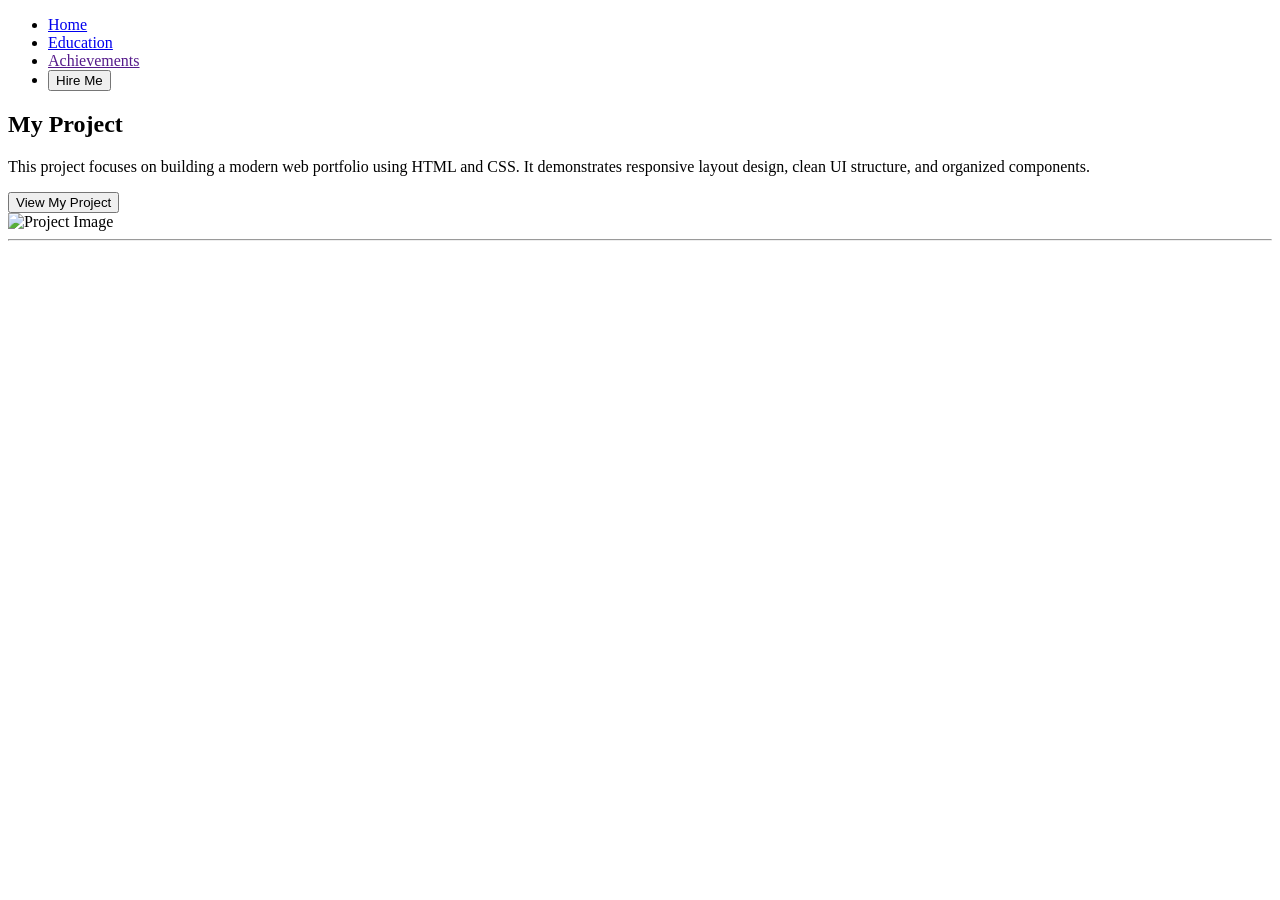
==== achievements.html @ 8406e1ca "Project section Added" ====
<!DOCTYPE html>
<html lang="en">
<head>
    <meta charset="UTF-8">
    <meta name="viewport" content="width=device-width, initial-scale=1.0">
    <title>Projects</title>
    <link rel="preconnect" href="https://fonts.googleapis.com">
    <link rel="preconnect" href="https://fonts.gstatic.com" crossorigin>
    <link href="https://fonts.googleapis.com/css2?family=Open+Sans:ital,wght@0,300..800;1,300..800&display=swap" rel="stylesheet">
    <!-- <link rel="stylesheet" href="styles/.css".css"> -->
</head>
<body class="font-open-sans">
     <header>
        <nav>
                <ul class="menu">
                    <li><a href="index.html">Home</a></li>
                    <!-- <li><a href="education-card.html">Education</a></li> -->
                    <li><a href="education-card.html">Education</a></li>
                    <li><a href="">Achievements</a></li>
                    <li><a href=""><button class="btn">Hire Me</button></a></li>
                </ul>
            
        </nav>
        
    </header>
    <section class="project-section">

    <div class="project-container">

        <div class="project-text">
            <h2>My Project</h2>
            <p>
                This project focuses on building a modern web portfolio using 
                HTML and CSS. It demonstrates responsive layout design, 
                clean UI structure, and organized components.
            </p>
            <a href=""><button class="btn">View My Project</button></a>
        </div>

        <div class="project-image">
            <img src="images/project.png" alt="Project Image">
        </div>
        
    </div>

</section>
<hr>
</body>
</html>
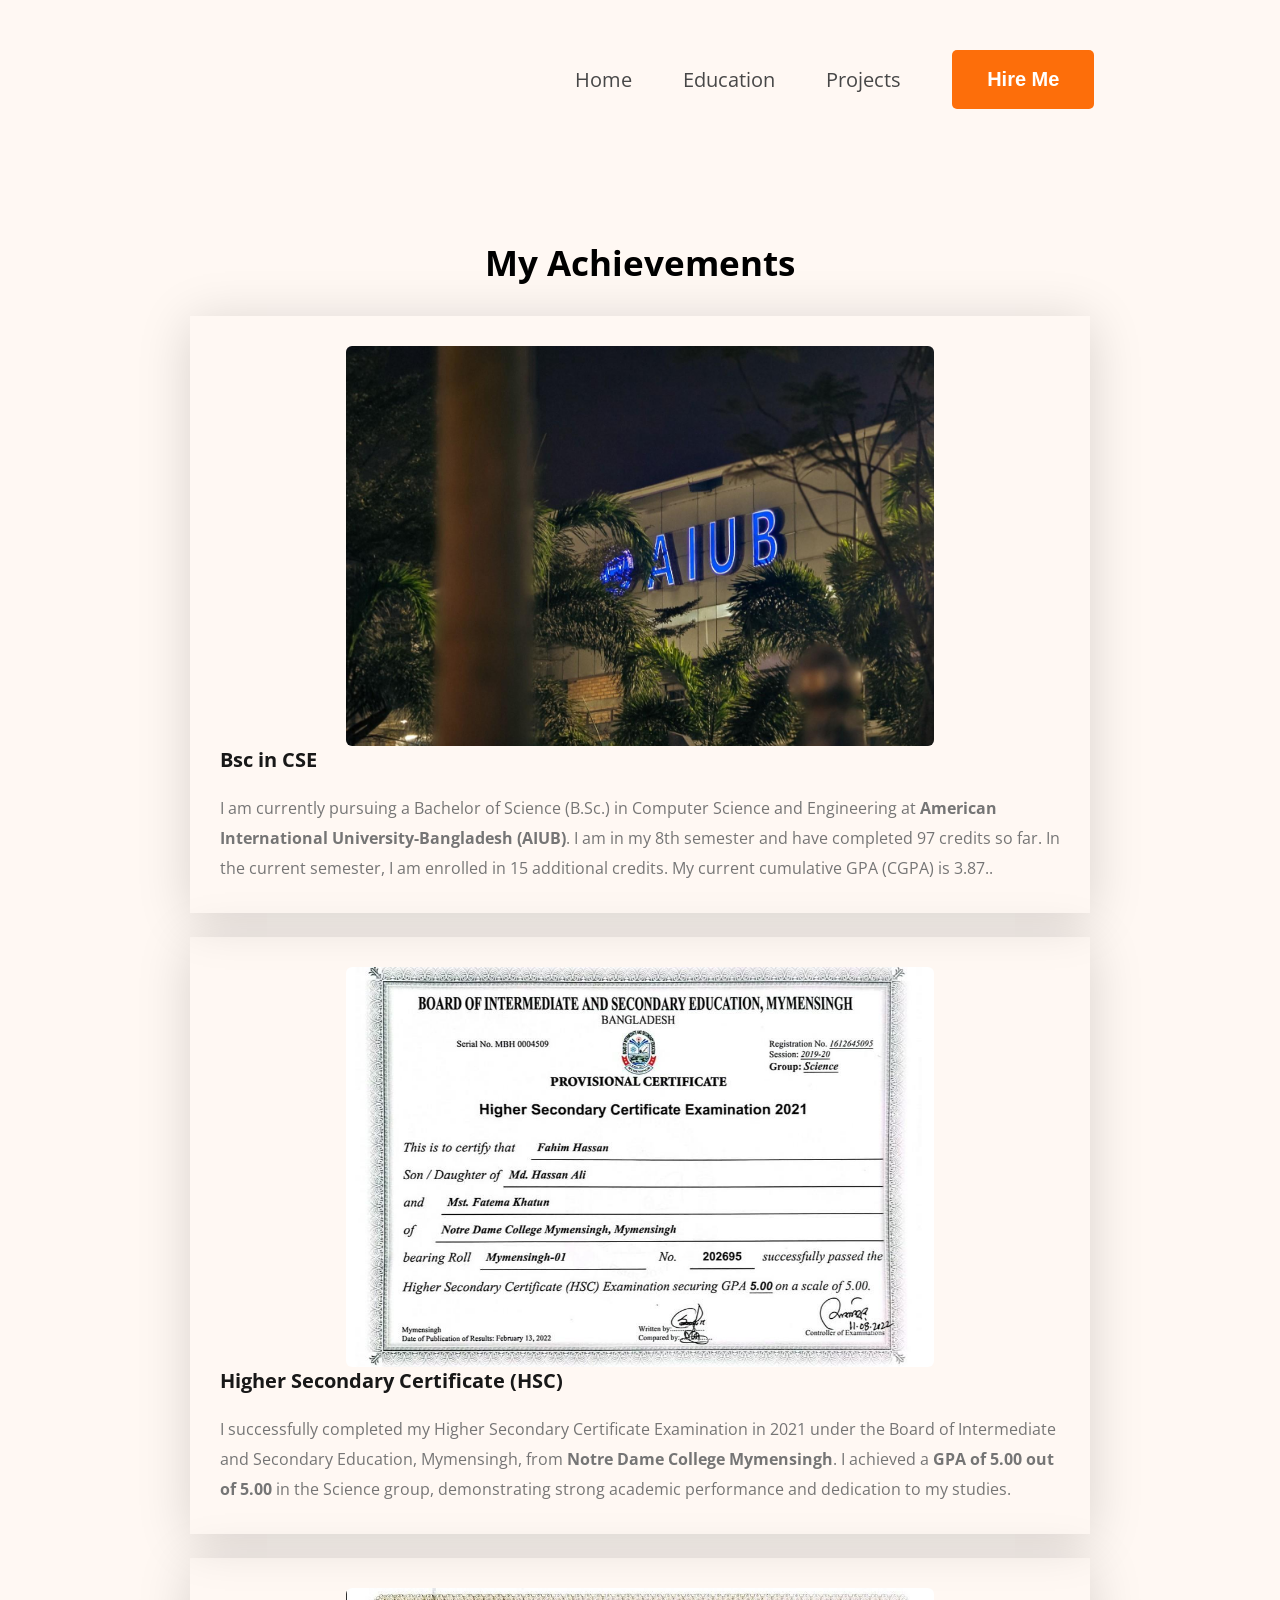
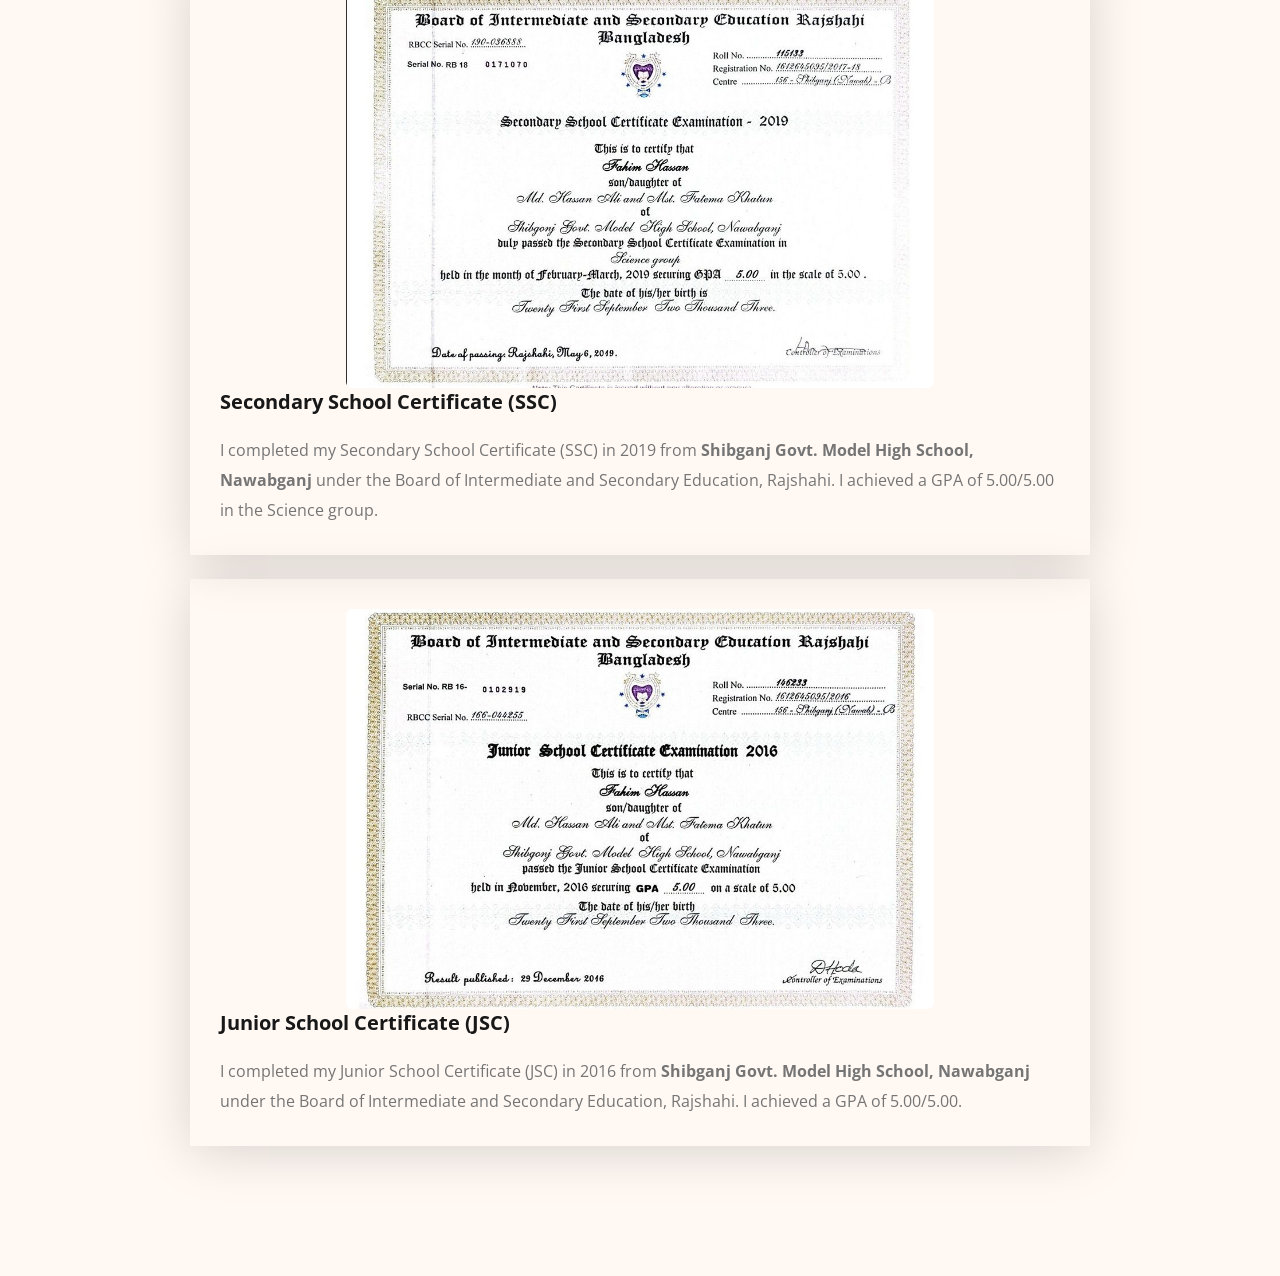
==== commit c9db3ad9: "Projects section completed" ====
--- a/achievements.html
+++ b/achievements.html
@@ -3,47 +3,56 @@
 <head>
     <meta charset="UTF-8">
     <meta name="viewport" content="width=device-width, initial-scale=1.0">
-    <title>Projects</title>
+    <title>Achievements</title>
     <link rel="preconnect" href="https://fonts.googleapis.com">
     <link rel="preconnect" href="https://fonts.gstatic.com" crossorigin>
     <link href="https://fonts.googleapis.com/css2?family=Open+Sans:ital,wght@0,300..800;1,300..800&display=swap" rel="stylesheet">
-    <!-- <link rel="stylesheet" href="styles/.css".css"> -->
+    <link rel="stylesheet" href="styles/education-card.css">
 </head>
 <body class="font-open-sans">
-     <header>
+    <header>
         <nav>
                 <ul class="menu">
                     <li><a href="index.html">Home</a></li>
-                    <!-- <li><a href="education-card.html">Education</a></li> -->
                     <li><a href="education-card.html">Education</a></li>
-                    <li><a href="">Achievements</a></li>
+                    <li><a href="projects.html">Projects</a></li>
+                    <!-- <li><a href="">Achievements</a></li> -->
                     <li><a href=""><button class="btn">Hire Me</button></a></li>
                 </ul>
             
         </nav>
         
     </header>
-    <section class="project-section">
-
-    <div class="project-container">
-
-        <div class="project-text">
-            <h2>My Project</h2>
-            <p>
-                This project focuses on building a modern web portfolio using 
-                HTML and CSS. It demonstrates responsive layout design, 
-                clean UI structure, and organized components.
-            </p>
-            <a href=""><button class="btn">View My Project</button></a>
+    <section  id="skills">
+        <div class="skills-container" >
+            <div class="section-heading"> 
+                <h2>My Achievements</h2>
+                <!-- <p>Lorem ipsum dolor sit amet?</p> -->
+            </div>
+            <div class="skills-box">
+                <div class="skill-card">
+                    <img src="images/aiub.jpg" alt="">
+                    <h3>Bsc in CSE</h3>
+                    <p>I am currently pursuing a Bachelor of Science (B.Sc.) in Computer Science and Engineering at <strong> American International University-Bangladesh (AIUB)</strong>. I am in my 8th semester and have completed 97 credits so far. In the current semester, I am enrolled in 15 additional credits. My current cumulative GPA (CGPA) is 3.87..</p>
+                </div>
+                <div class="skill-card">
+                    <img src="images/HSC.jpeg" alt="">
+                    <h3>Higher Secondary Certificate (HSC)</h3>
+                    <p>I successfully completed my Higher Secondary Certificate Examination in 2021 under the Board of Intermediate and Secondary Education, Mymensingh, from <strong>Notre Dame College Mymensingh</strong>. I achieved a <strong>GPA of 5.00 out of 5.00</strong> in the Science group, demonstrating strong academic performance and dedication to my studies.</p>
+                </div>
+                <div class="skill-card">
+                    <img src="images/SSC.jpeg" alt="">
+                    <h3>Secondary School Certificate (SSC)</h3>
+                    <p>I completed my Secondary School Certificate (SSC) in 2019 from <strong>Shibganj Govt. Model High School, Nawabganj</strong> under the Board of Intermediate and Secondary Education, Rajshahi. I achieved a GPA of 5.00/5.00 in the Science group.</p>
+                </div>
+                <div class="skill-card">
+                    <img src="images/JSC.jpeg" alt="">
+                    <h3>Junior School Certificate (JSC)</h3>
+                    <p>I completed my Junior School Certificate (JSC) in 2016 from <strong>Shibganj Govt. Model High School, Nawabganj</strong> under the Board of Intermediate and Secondary Education, Rajshahi. I achieved a GPA of 5.00/5.00.</p>
+                </div>
+            </div>
         </div>
 
-        <div class="project-image">
-            <img src="images/project.png" alt="Project Image">
-        </div>
-        
-    </div>
-
-</section>
-<hr>
+    </section>
 </body>
 </html>
--- a/styles/education-card.css
+++ b/styles/education-card.css
@@ -0,0 +1,135 @@
+*{
+    margin: 0;
+    padding: 0;
+    box-sizing: border-box;
+}
+/* shared style */
+.font-open-sans{
+  font-family: "Open Sans", sans-serif;
+  font-optical-sizing: auto;
+}
+.logo h2{
+font-size: 45px;
+font-weight: 900px;
+}
+.color-orange{
+color: #FD6E0A;
+}
+.btn{
+  background-color: #FD6E0A;
+  border: none;
+  padding: 18px 35px;
+  border-radius: 5px;
+  font-size: 20px;
+  font-weight: bold;
+  color: white;
+  cursor: pointer;
+
+}
+.btn:hover{background-color:green;}
+
+.section-heading{
+  max-width: 827px;
+  text-align: center;
+  margin: 0 auto;
+}
+.section-heading h2{
+  font-size: 35px;
+  margin-bottom: 30px;
+
+}
+.section-heading p{
+  font-size: 18px;
+  color: #757575;
+  margin-bottom: 30px;
+  line-height: 30px;
+
+}
+
+.text-center{
+  text-align: center;
+}
+/* main style */
+header{
+  background-color: #FFF8F3;
+   /* background: url("../images/developer.png"),url("../images/header_bg.png"),#FFF8F3; 
+  /* background: url("../images/header_bg.png"),#FFF8F3; 
+  background-position: 0 30%,bottom right;
+  background-repeat: no-repeat; */
+  padding-top: 50px;
+  background-size: 6%, 60%;
+}
+nav{
+  width: 71%;
+  max-width: 1140px;
+  /* border: 1px solid red; */
+   margin: 0px auto; 
+  display: flex;
+  justify-content: space-between;
+  /* space between ,sorboccho durotte rakhte help kore */
+  align-items: center;
+
+
+}
+nav .menu{
+  display: flex;
+  list-style-type: none;
+  gap: 51px;
+  align-items: center;
+  margin-left: auto;
+}
+nav .menu a{
+  font-size: 20px;
+  color: #474747;
+  text-decoration: none;
+
+}
+#skills,#about,#resume{
+    background-color: #FFF8F3;
+  padding: 130px;
+}
+#skills .skills-container{
+  width: 90%;
+  max-width: 1140px;
+  margin: 0 auto;
+}
+#skills .skills-container .skills-box{
+  /* background-color: #FFF8F3; */
+  /* gap: 24px; */
+  display: flex;
+  flex-direction: column;
+  gap: 24px;
+  align-items: center;
+
+}
+/* skills box er skill card gulo ke manush kora lagbe(mane design kor lagbe) */
+.skills-box .skill-card{
+  padding: 30px;
+  /* border: 1px solid red; */
+  box-shadow: 0 6px 50px 0 #00000027;
+  /* box shadow te amra 4 dhoroner value use korte pari{(x axis theke kon dike sorbe),(y axis er sathe koto tuku hobe),(koto tuku blur hobe),(spred hobe koto tuku),then color diba} */
+  max-width: 900px;
+}
+.skills-box :hover{background-color: #FFF8F3;}
+/* skill card er image gulo ke size kora proyozon */
+.skill-card img{
+  /* max-width: 44px;
+  margin-bottom: 30px; */
+  width: 70%;
+  height: 400px;
+  object-fit: cover;
+  border-radius: 6px;
+  display: block;
+  margin: 0 auto;
+}
+.skill-card h3{
+  font-size: 20px;
+  color: #181818;
+  margin-bottom: 20px;
+}
+.skill-card p{
+  font-size: 16px;
+  color: #757575;
+  /* margin-bottom: 30px; */
+  line-height: 30px;
+}
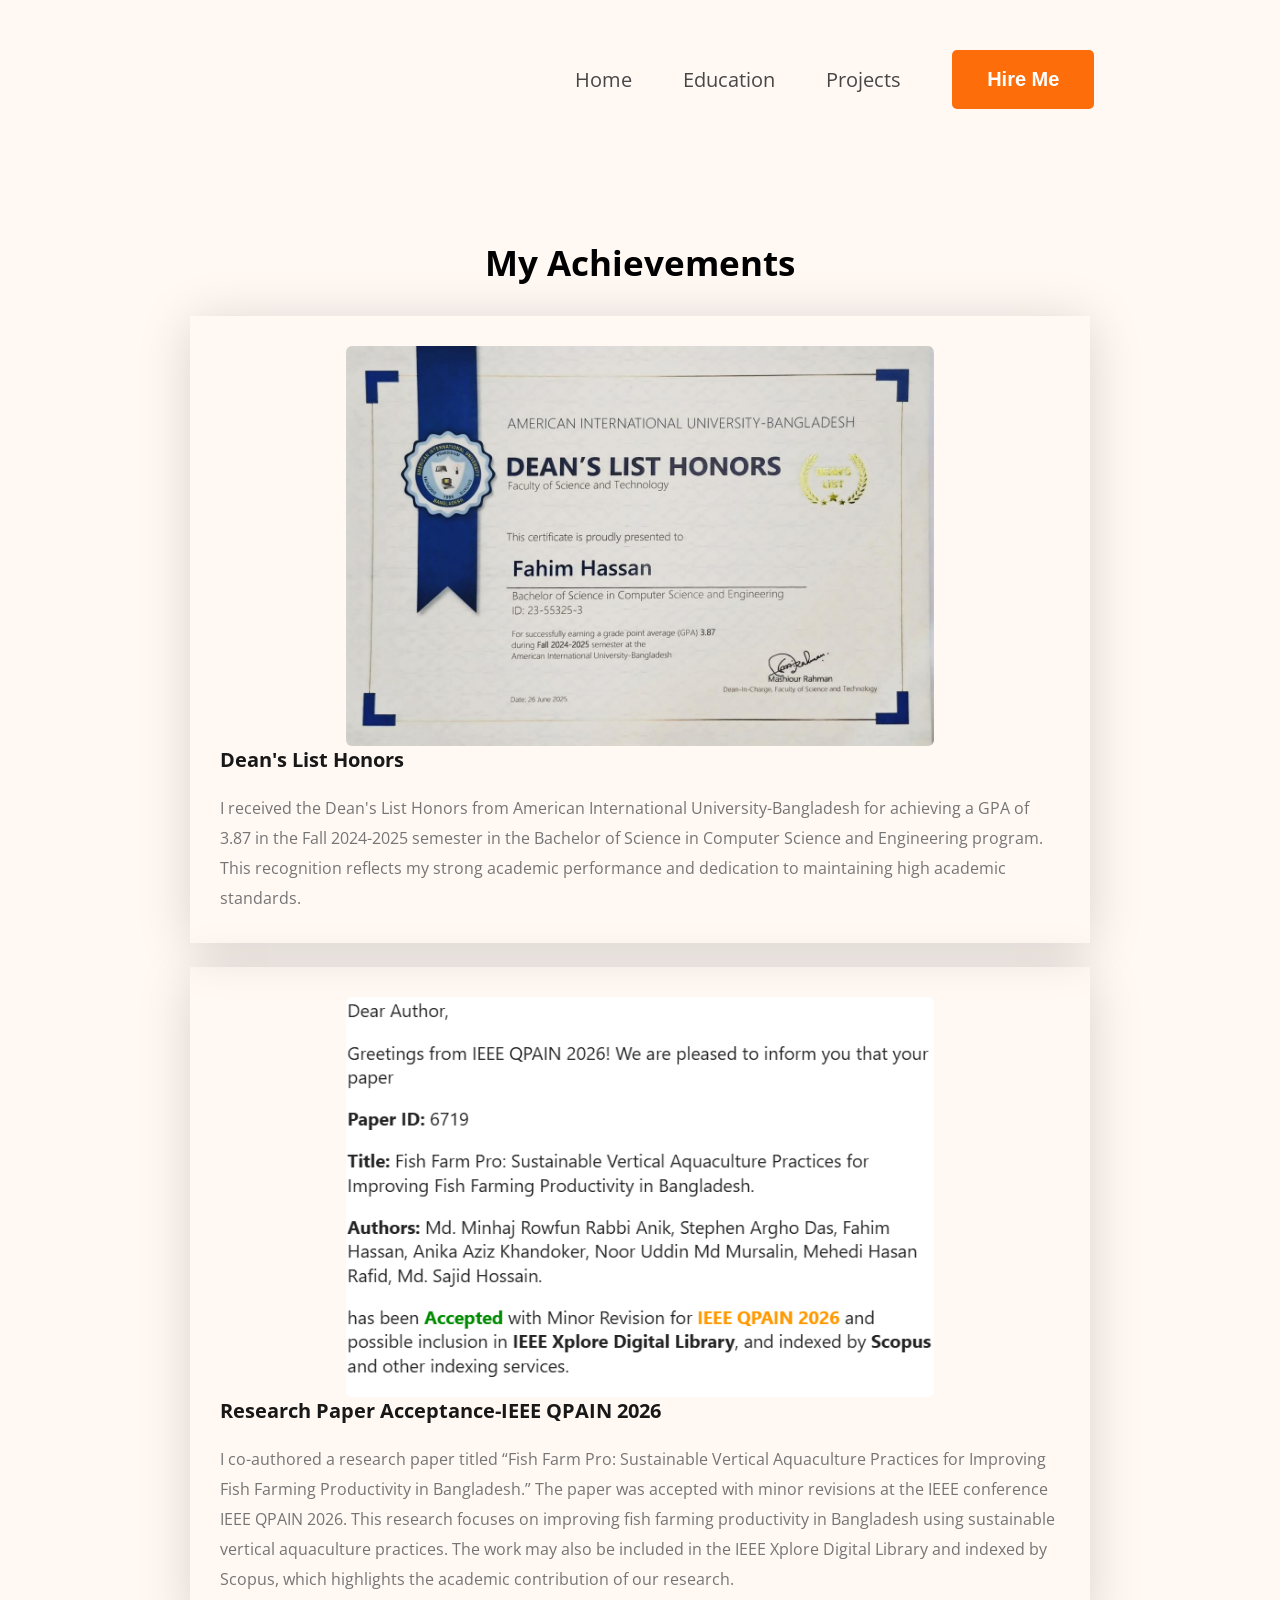
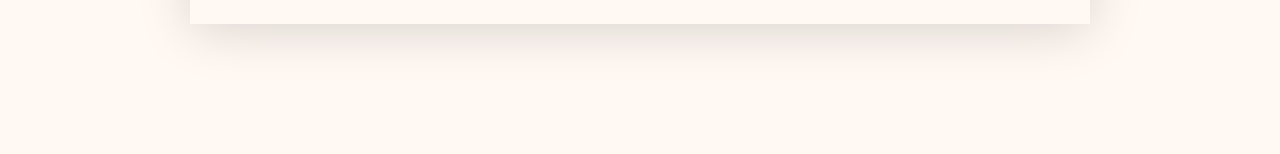
==== commit 300c5b1f: "Icons fixed" ====
--- a/achievements.html
+++ b/achievements.html
@@ -31,16 +31,16 @@
             </div>
             <div class="skills-box">
                 <div class="skill-card">
-                    <img src="images/aiub.jpg" alt="">
-                    <h3>Bsc in CSE</h3>
-                    <p>I am currently pursuing a Bachelor of Science (B.Sc.) in Computer Science and Engineering at <strong> American International University-Bangladesh (AIUB)</strong>. I am in my 8th semester and have completed 97 credits so far. In the current semester, I am enrolled in 15 additional credits. My current cumulative GPA (CGPA) is 3.87..</p>
+                    <img src="images/Deans.jpg" alt="">
+                    <h3>Dean's List Honors</h3>
+                    <p>I received the Dean's List Honors from American International University-Bangladesh for achieving a GPA of 3.87 in the Fall 2024-2025 semester in the Bachelor of Science in Computer Science and Engineering program. This recognition reflects my strong academic performance and dedication to maintaining high academic standards.</p>
                 </div>
                 <div class="skill-card">
-                    <img src="images/HSC.jpeg" alt="">
-                    <h3>Higher Secondary Certificate (HSC)</h3>
-                    <p>I successfully completed my Higher Secondary Certificate Examination in 2021 under the Board of Intermediate and Secondary Education, Mymensingh, from <strong>Notre Dame College Mymensingh</strong>. I achieved a <strong>GPA of 5.00 out of 5.00</strong> in the Science group, demonstrating strong academic performance and dedication to my studies.</p>
+                    <img src="images/IEEE_papaer.png" alt="">
+                    <h3>Research Paper Acceptance-IEEE QPAIN 2026</h3>
+                    <p>I co-authored a research paper titled “Fish Farm Pro: Sustainable Vertical Aquaculture Practices for Improving Fish Farming Productivity in Bangladesh.” The paper was accepted with minor revisions at the IEEE conference IEEE QPAIN 2026. This research focuses on improving fish farming productivity in Bangladesh using sustainable vertical aquaculture practices. The work may also be included in the IEEE Xplore Digital Library and indexed by Scopus, which highlights the academic contribution of our research.</p>
                 </div>
-                <div class="skill-card">
+                <!-- <div class="skill-card">
                     <img src="images/SSC.jpeg" alt="">
                     <h3>Secondary School Certificate (SSC)</h3>
                     <p>I completed my Secondary School Certificate (SSC) in 2019 from <strong>Shibganj Govt. Model High School, Nawabganj</strong> under the Board of Intermediate and Secondary Education, Rajshahi. I achieved a GPA of 5.00/5.00 in the Science group.</p>
@@ -49,7 +49,7 @@
                     <img src="images/JSC.jpeg" alt="">
                     <h3>Junior School Certificate (JSC)</h3>
                     <p>I completed my Junior School Certificate (JSC) in 2016 from <strong>Shibganj Govt. Model High School, Nawabganj</strong> under the Board of Intermediate and Secondary Education, Rajshahi. I achieved a GPA of 5.00/5.00.</p>
-                </div>
+                </div> -->
             </div>
         </div>
 
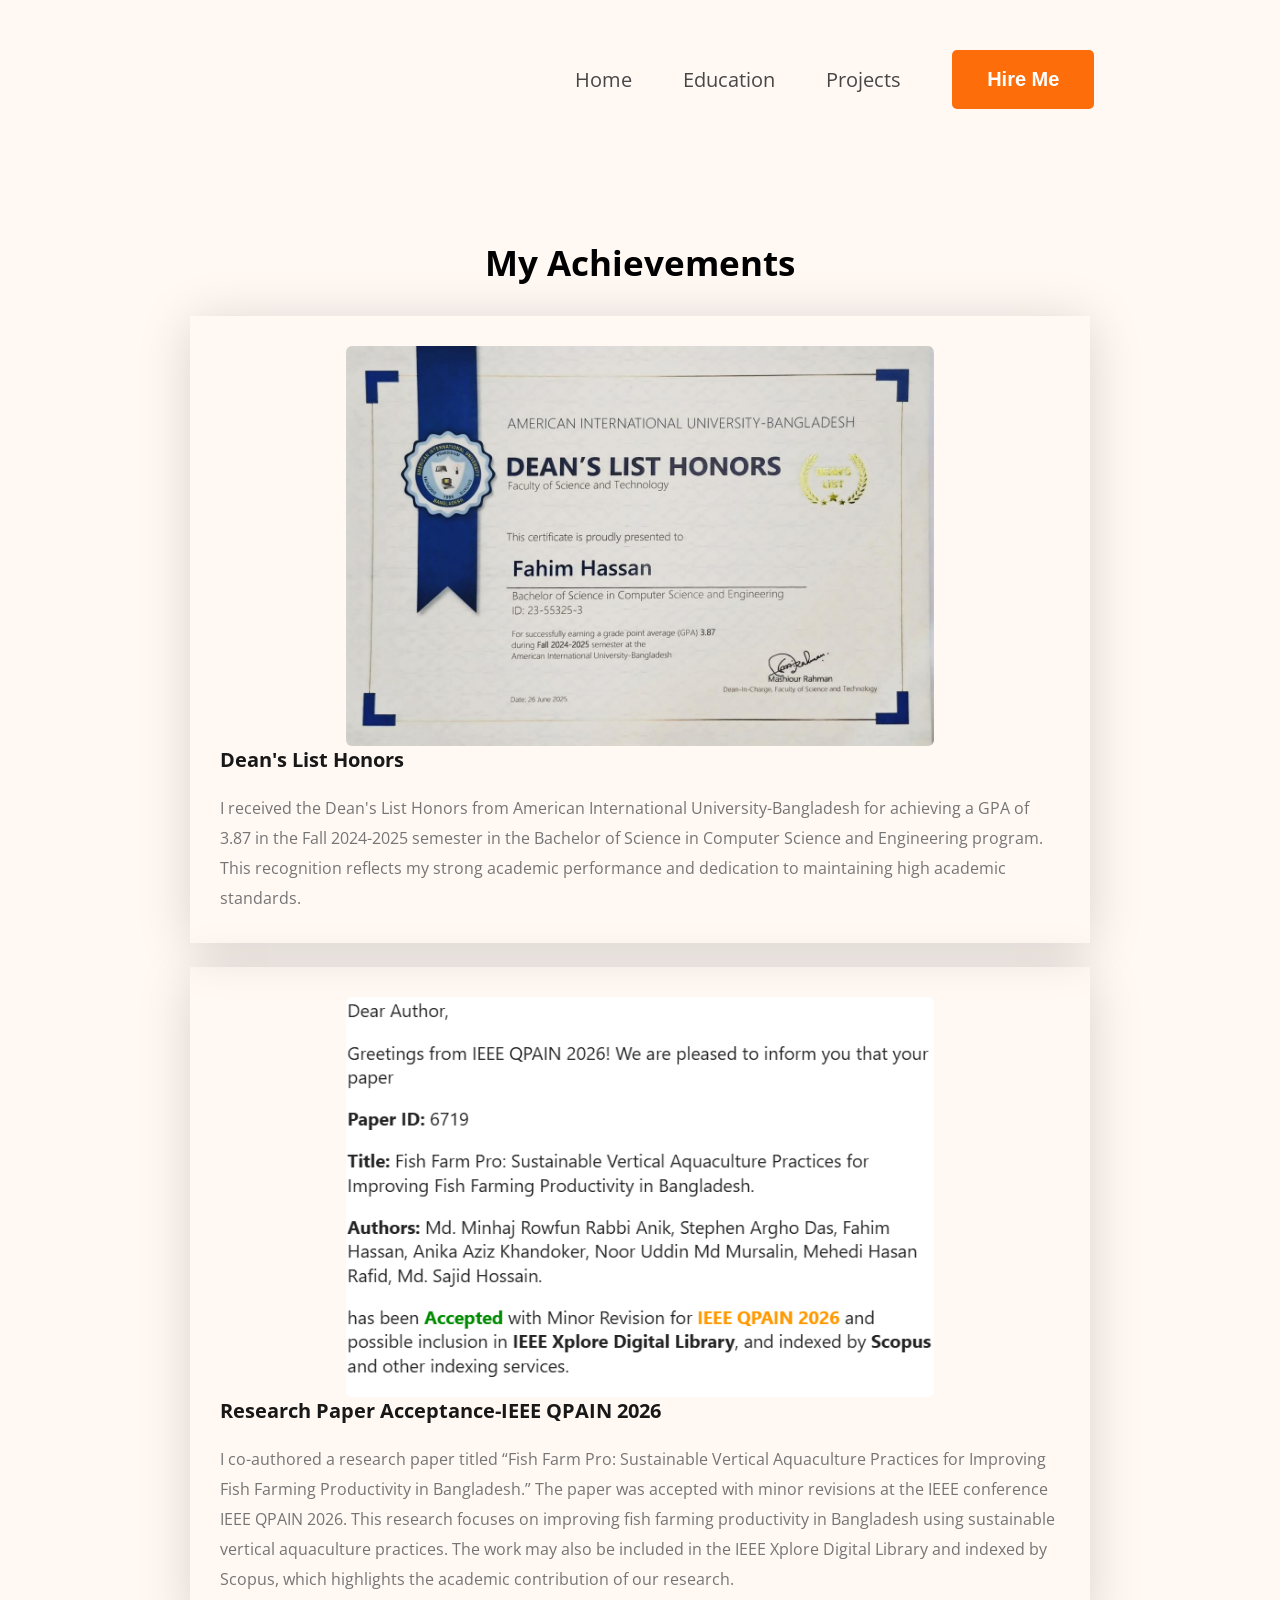
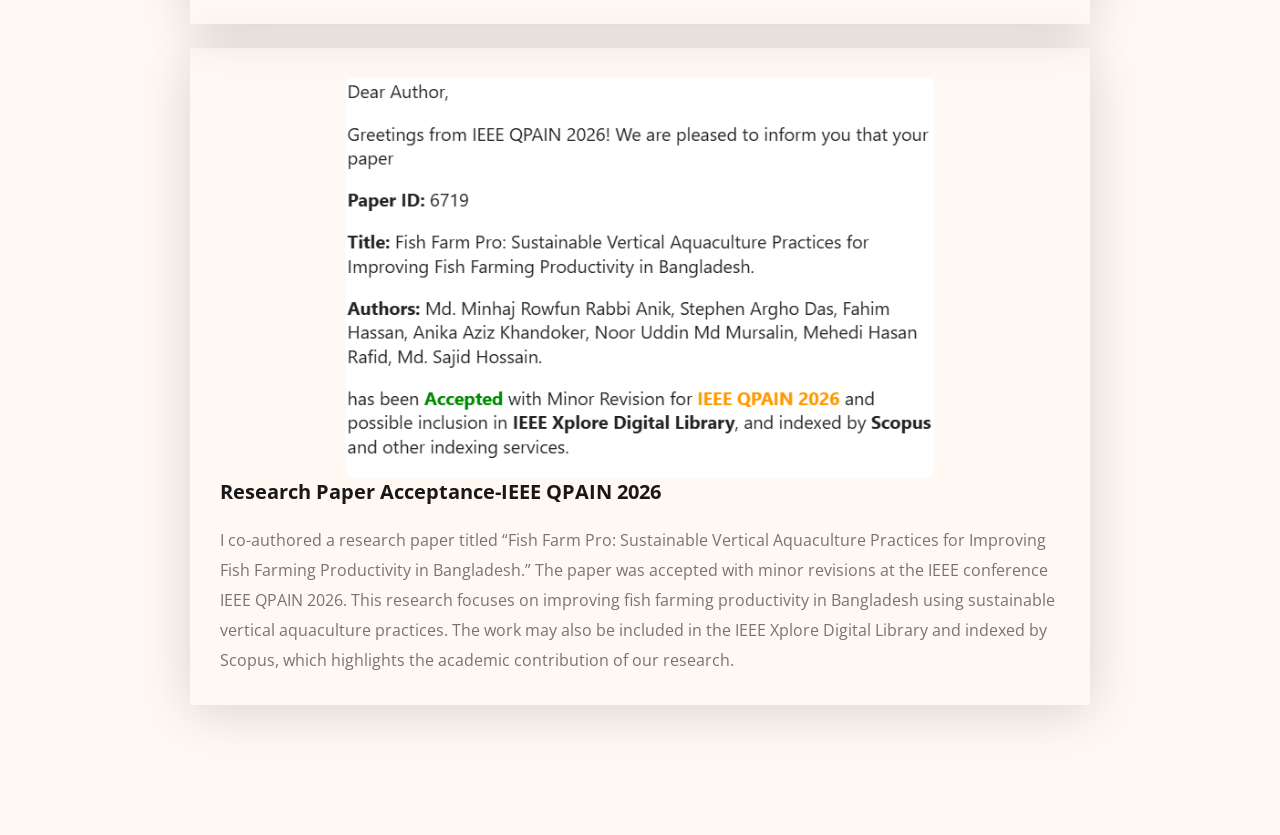
==== commit 1e85e246: "added new achivements,projects and video cv button" ====
--- a/achievements.html
+++ b/achievements.html
@@ -17,7 +17,7 @@
                     <li><a href="education-card.html">Education</a></li>
                     <li><a href="projects.html">Projects</a></li>
                     <!-- <li><a href="">Achievements</a></li> -->
-                    <li><a href=""><button class="btn">Hire Me</button></a></li>
+                    <li><a href="https://www.linkedin.com/in/fahim-hassan-341258252/"><button class="btn">Hire Me</button></a></li>
                 </ul>
             
         </nav>
@@ -40,6 +40,11 @@
                     <h3>Research Paper Acceptance-IEEE QPAIN 2026</h3>
                     <p>I co-authored a research paper titled “Fish Farm Pro: Sustainable Vertical Aquaculture Practices for Improving Fish Farming Productivity in Bangladesh.” The paper was accepted with minor revisions at the IEEE conference IEEE QPAIN 2026. This research focuses on improving fish farming productivity in Bangladesh using sustainable vertical aquaculture practices. The work may also be included in the IEEE Xplore Digital Library and indexed by Scopus, which highlights the academic contribution of our research.</p>
                 </div>
+                <div class="skill-card">
+                    <img src="images/IEEE_papaer.png" alt="">
+                    <h3>Research Paper Acceptance-IEEE QPAIN 2026</h3>
+                    <p>I co-authored a research paper titled “Fish Farm Pro: Sustainable Vertical Aquaculture Practices for Improving Fish Farming Productivity in Bangladesh.” The paper was accepted with minor revisions at the IEEE conference IEEE QPAIN 2026. This research focuses on improving fish farming productivity in Bangladesh using sustainable vertical aquaculture practices. The work may also be included in the IEEE Xplore Digital Library and indexed by Scopus, which highlights the academic contribution of our research.</p>
+                </div>
                 <!-- <div class="skill-card">
                     <img src="images/SSC.jpeg" alt="">
                     <h3>Secondary School Certificate (SSC)</h3>
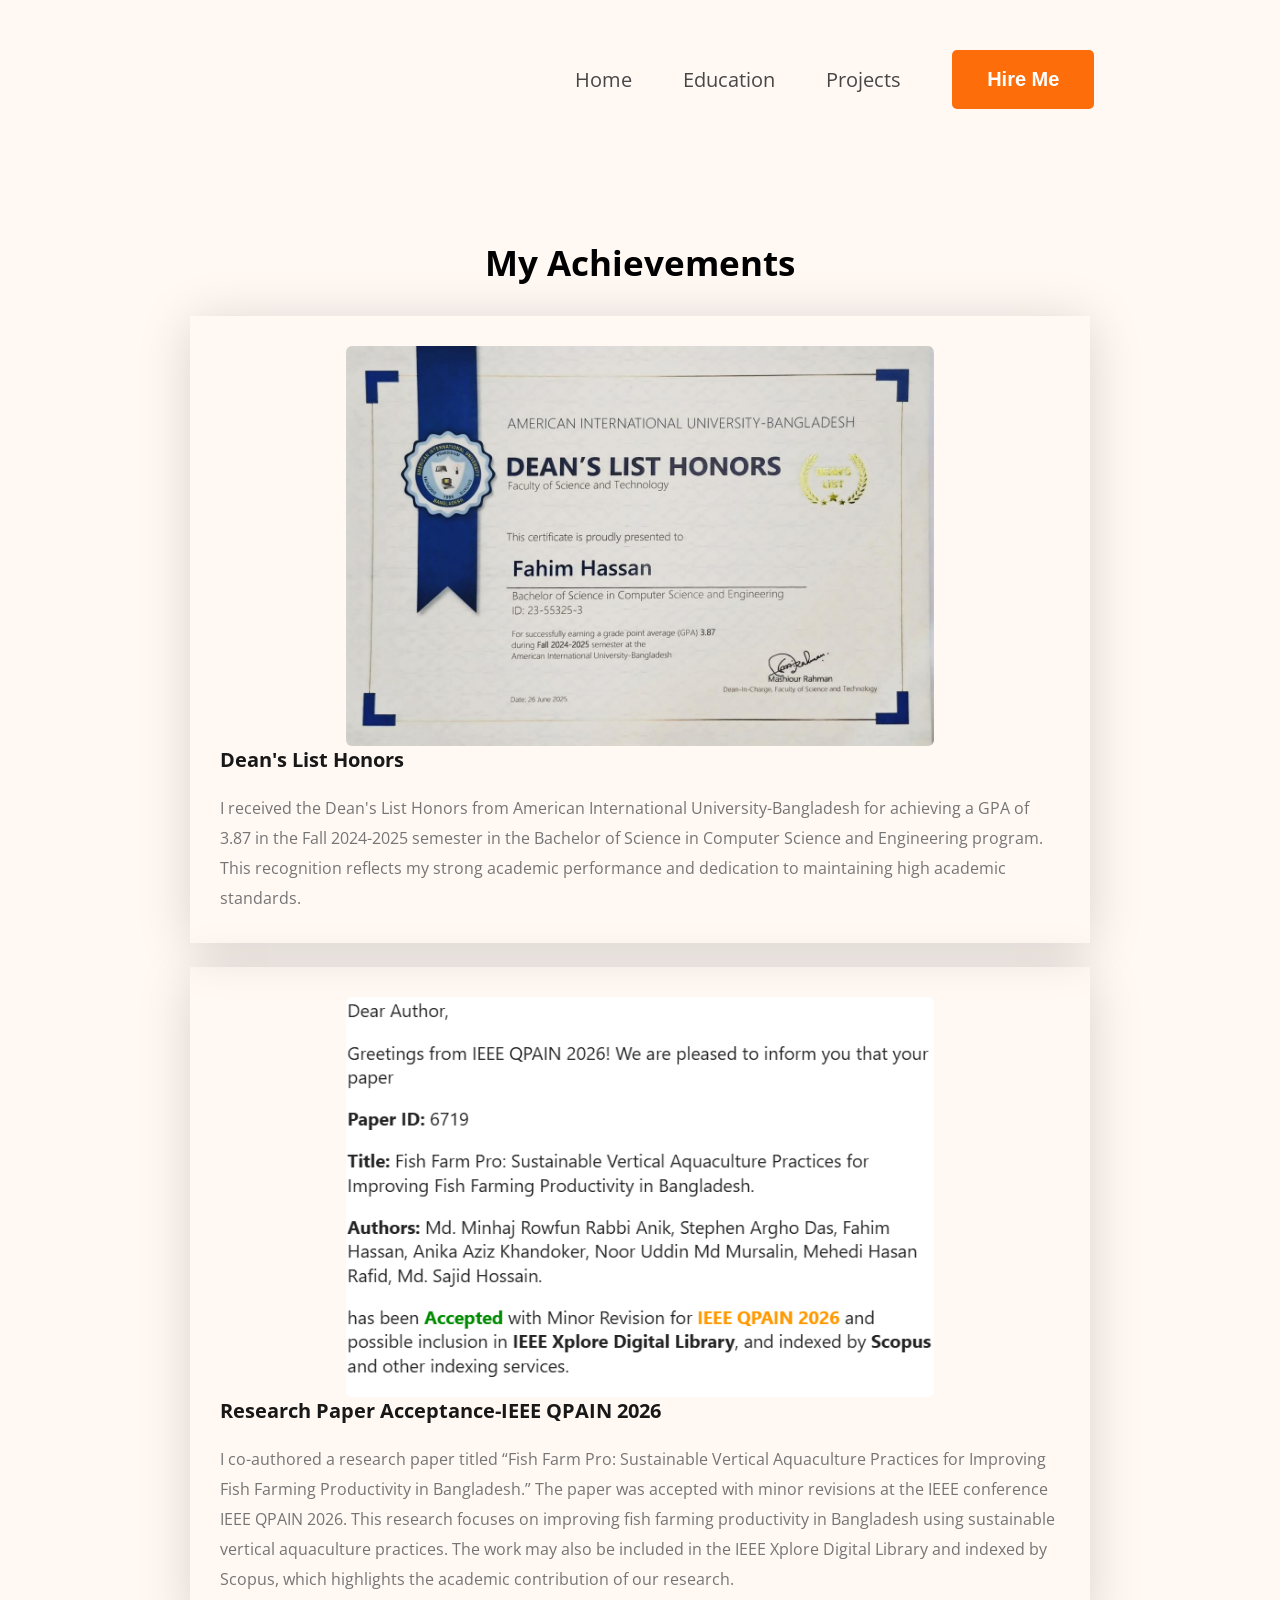
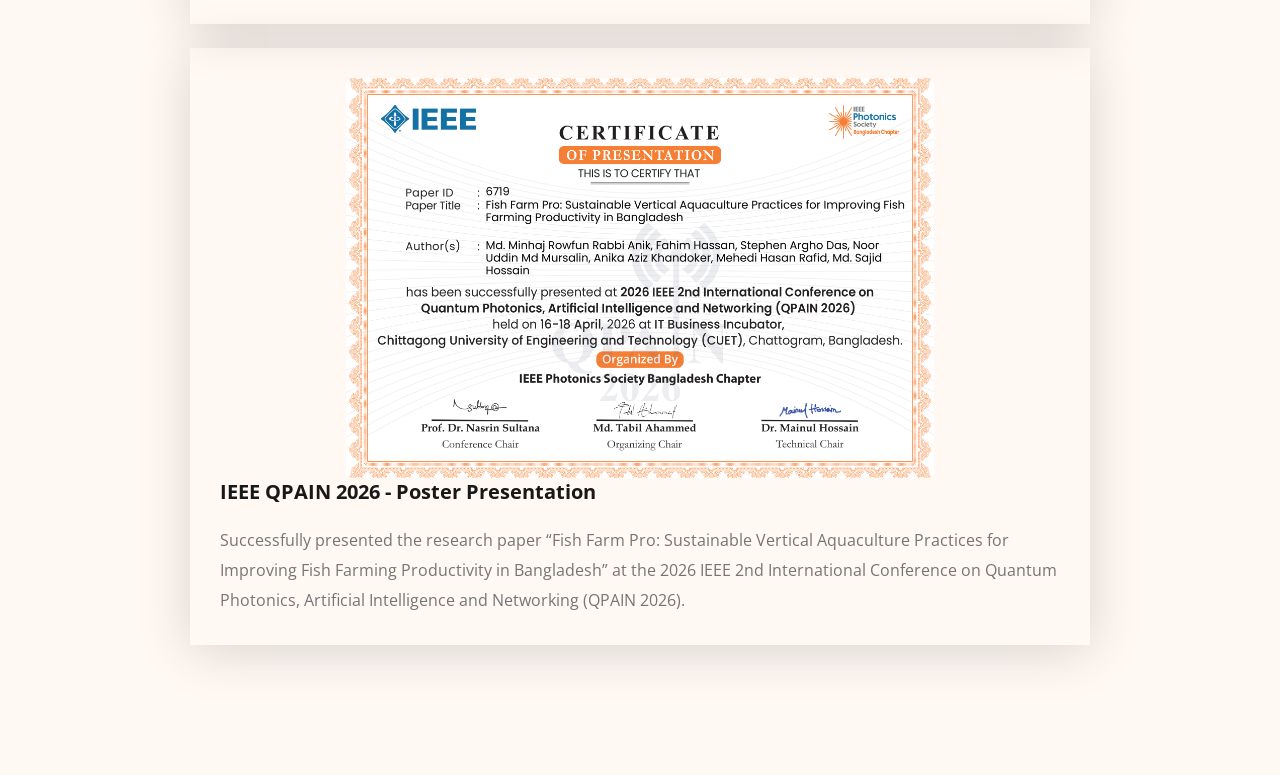
==== commit f3df4eb3: "achievments part mistakes fixed" ====
--- a/achievements.html
+++ b/achievements.html
@@ -40,10 +40,10 @@
                     <h3>Research Paper Acceptance-IEEE QPAIN 2026</h3>
                     <p>I co-authored a research paper titled “Fish Farm Pro: Sustainable Vertical Aquaculture Practices for Improving Fish Farming Productivity in Bangladesh.” The paper was accepted with minor revisions at the IEEE conference IEEE QPAIN 2026. This research focuses on improving fish farming productivity in Bangladesh using sustainable vertical aquaculture practices. The work may also be included in the IEEE Xplore Digital Library and indexed by Scopus, which highlights the academic contribution of our research.</p>
                 </div>
-                <div class="skill-card">
-                    <img src="images/IEEE_papaer.png" alt="">
-                    <h3>Research Paper Acceptance-IEEE QPAIN 2026</h3>
-                    <p>I co-authored a research paper titled “Fish Farm Pro: Sustainable Vertical Aquaculture Practices for Improving Fish Farming Productivity in Bangladesh.” The paper was accepted with minor revisions at the IEEE conference IEEE QPAIN 2026. This research focuses on improving fish farming productivity in Bangladesh using sustainable vertical aquaculture practices. The work may also be included in the IEEE Xplore Digital Library and indexed by Scopus, which highlights the academic contribution of our research.</p>
+               <div class="skill-card">
+                    <img src="images/QpainPoster.png" alt="">
+                    <h3>IEEE QPAIN 2026 - Poster Presentation</h3>
+                    <p>Successfully presented the research paper “Fish Farm Pro: Sustainable Vertical Aquaculture Practices for Improving Fish Farming Productivity in Bangladesh” at the 2026 IEEE 2nd International Conference on Quantum Photonics, Artificial Intelligence and Networking (QPAIN 2026).</p>
                 </div>
                 <!-- <div class="skill-card">
                     <img src="images/SSC.jpeg" alt="">
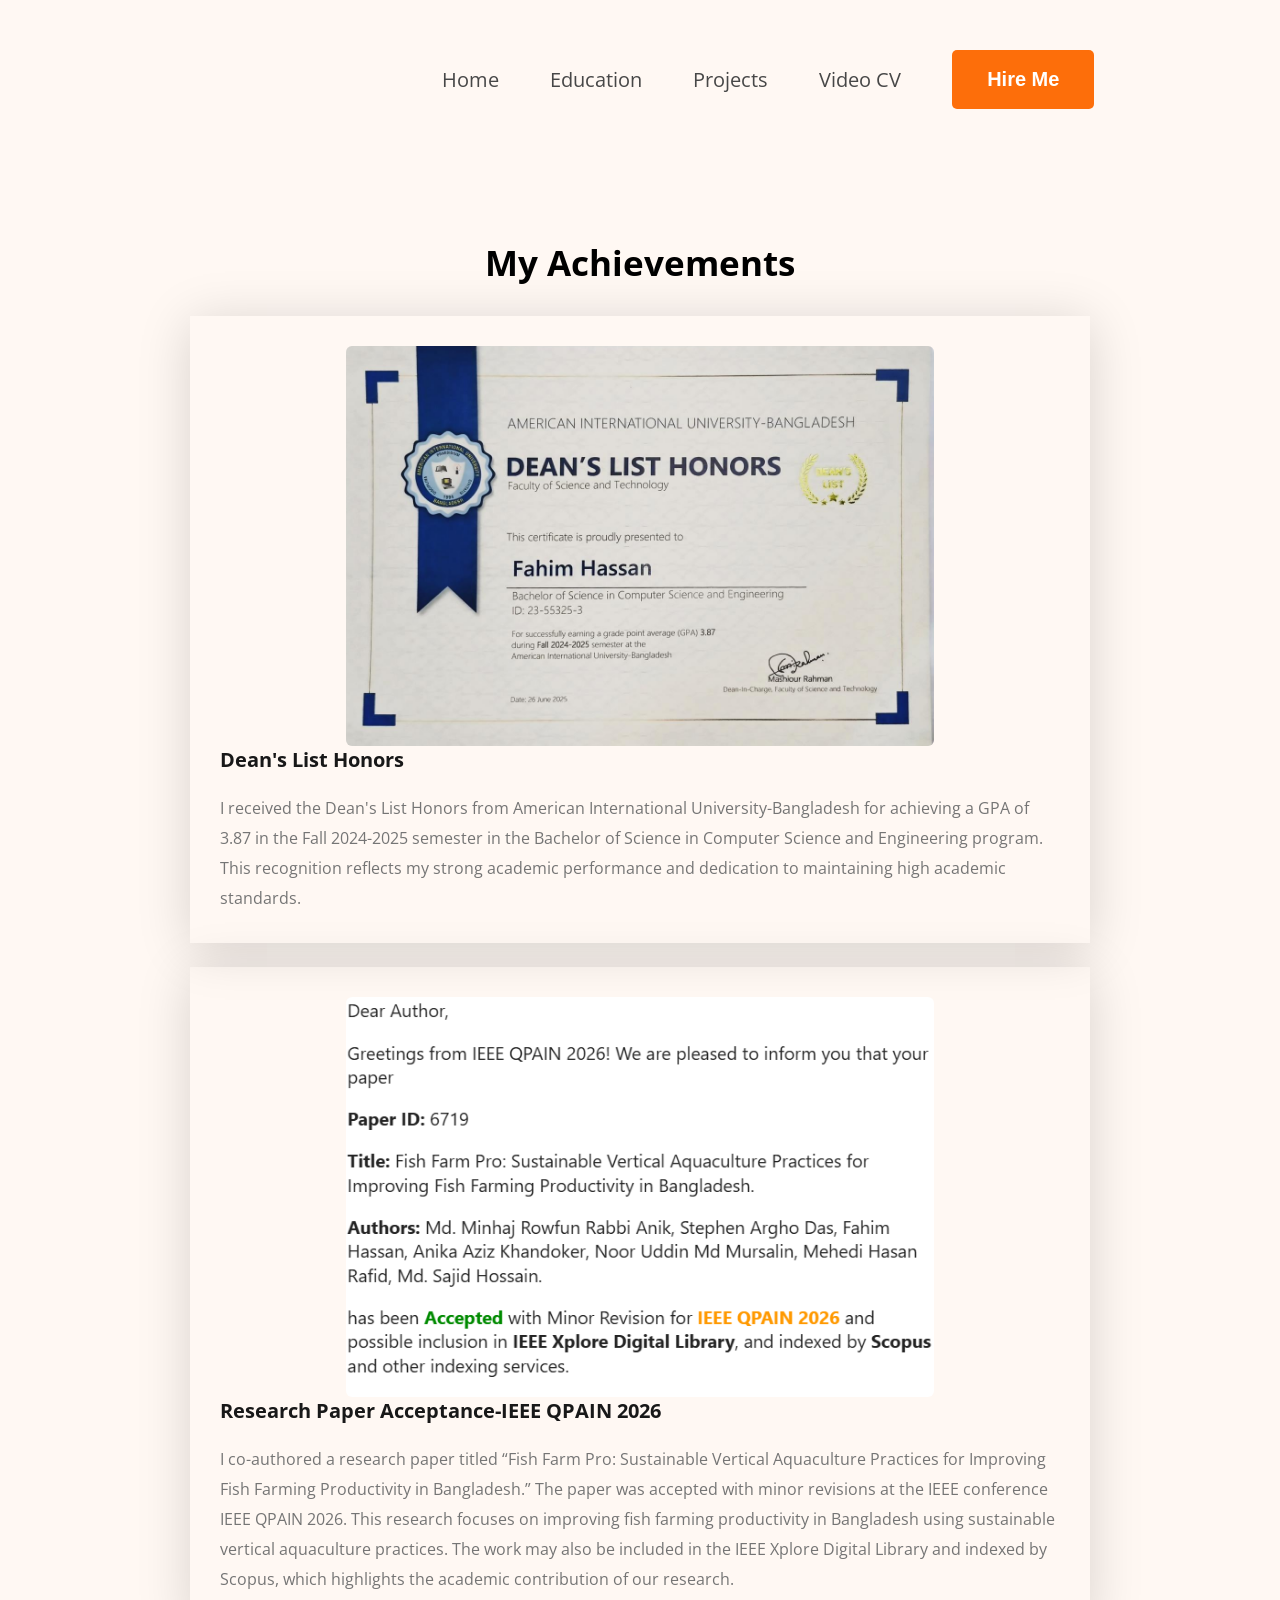
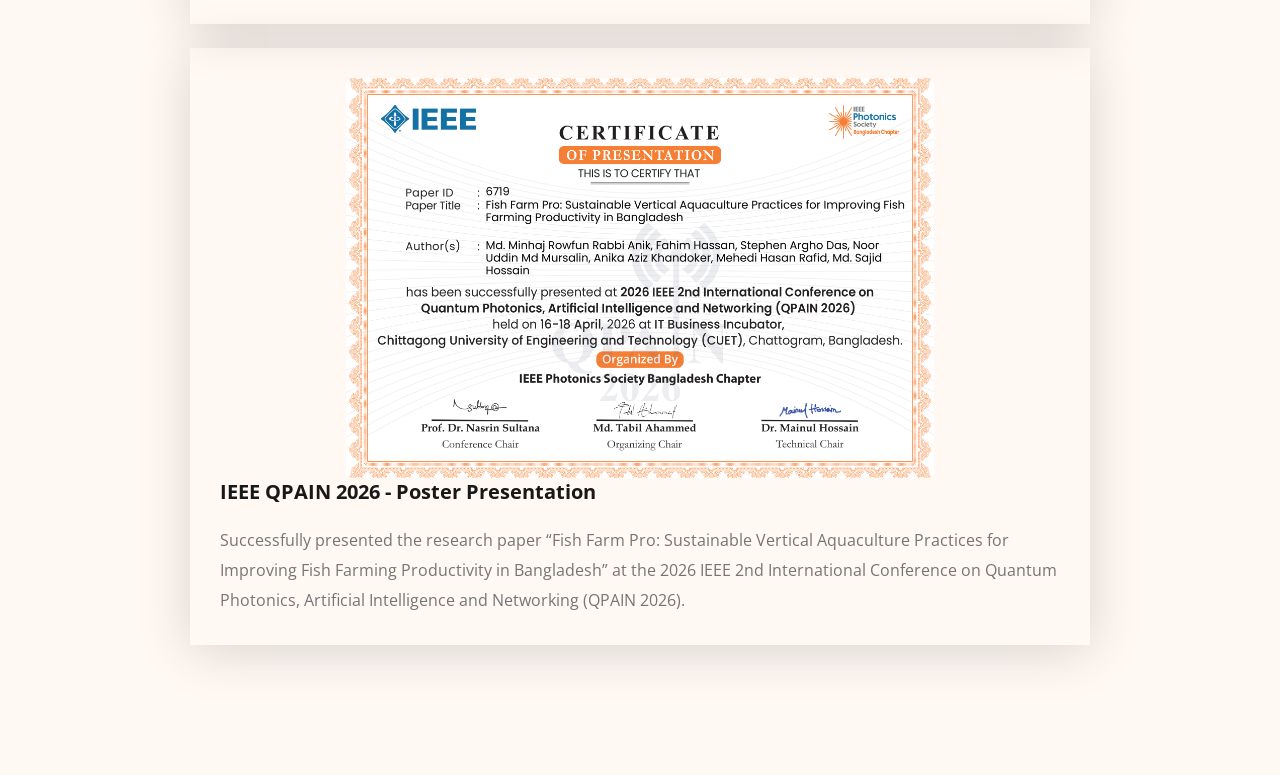
==== commit e5d8b56b: "video cv link added to all page" ====
--- a/achievements.html
+++ b/achievements.html
@@ -17,6 +17,7 @@
                     <li><a href="education-card.html">Education</a></li>
                     <li><a href="projects.html">Projects</a></li>
                     <!-- <li><a href="">Achievements</a></li> -->
+                      <li><a href="https://youtu.be/KXTPEJfqKW8">Video CV</a></li>
                     <li><a href="https://www.linkedin.com/in/fahim-hassan-341258252/"><button class="btn">Hire Me</button></a></li>
                 </ul>
             
